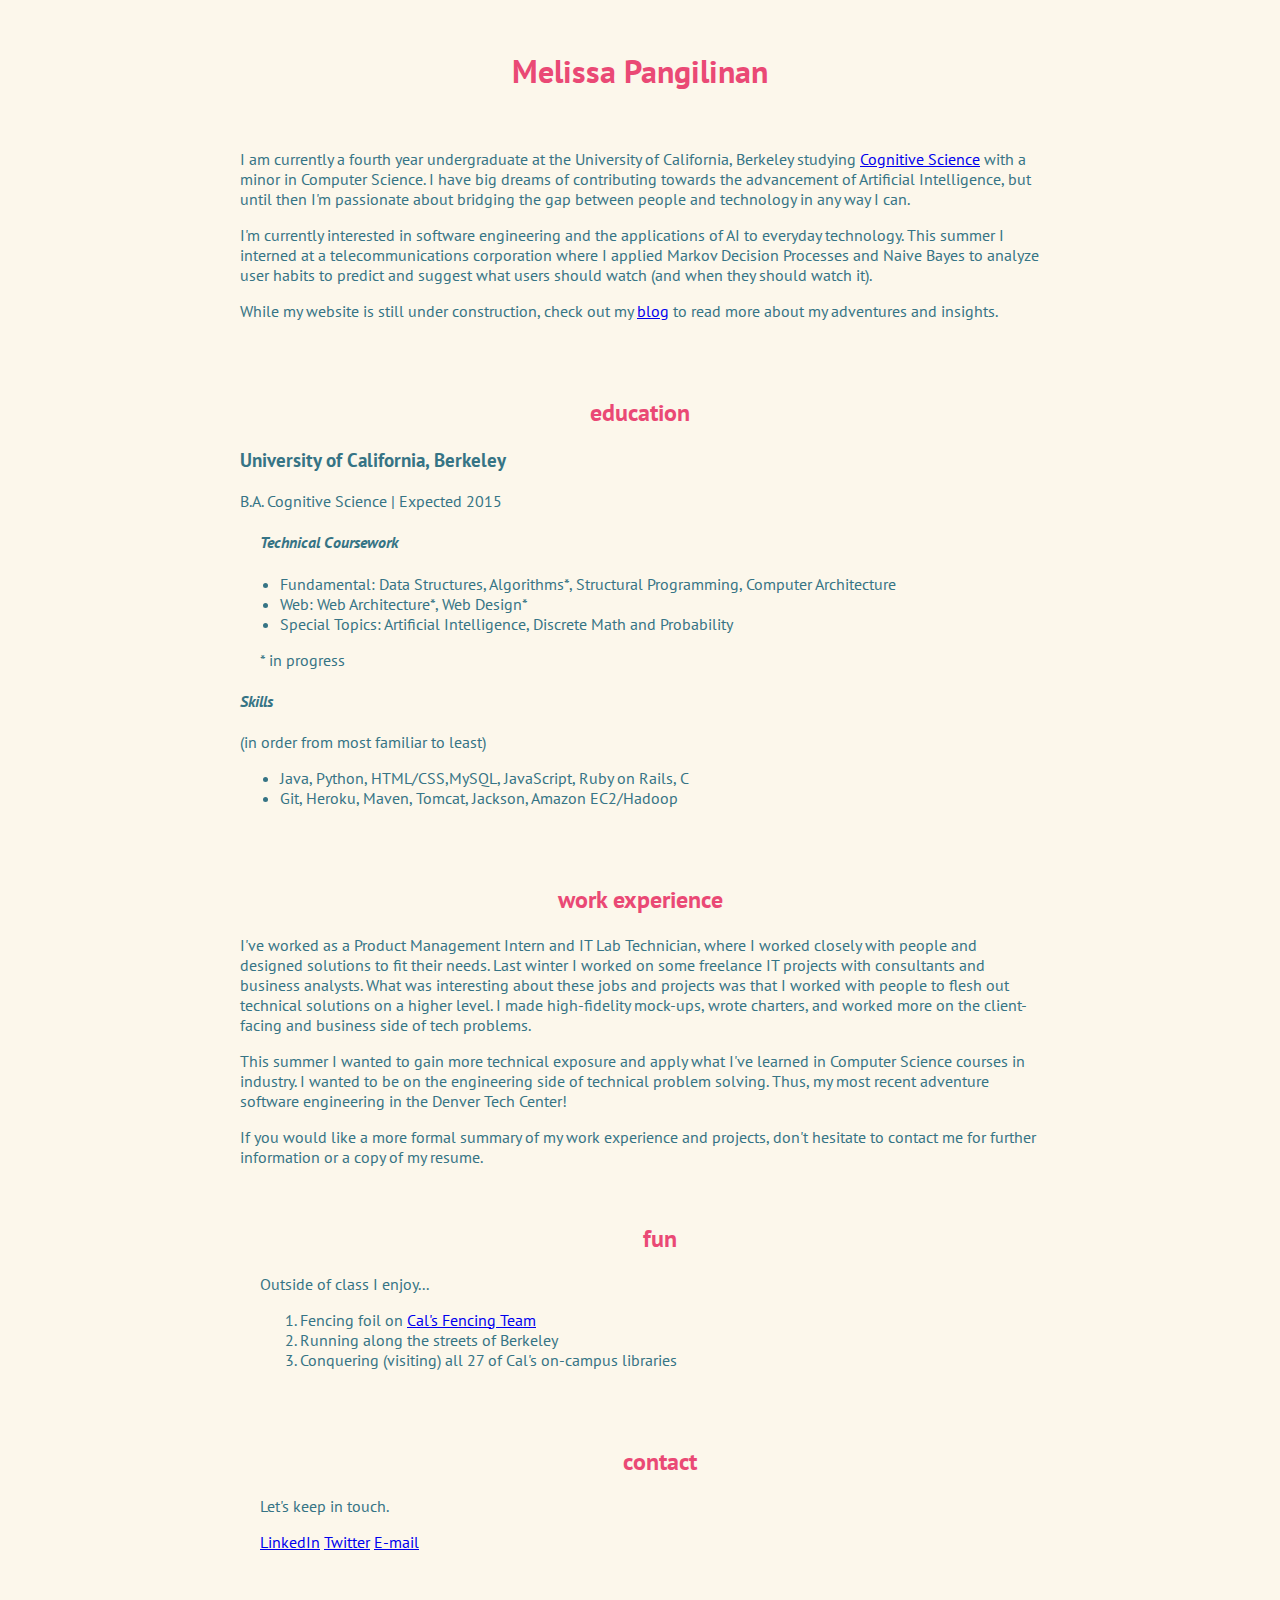
==== index.html @ 22de5286 "changed color" ====
<!DOCTYPE html>
<html>
<head>
    <title>Melissa Pangilinan</title>
    <link rel="stylesheet" type="text/css" href="assets/main.css">
    <link href='http://fonts.googleapis.com/css?family=PT+Sans:400,700' rel='stylesheet' type='text/css'>
</head>
<body>

    <div id="header" id="background">
        <h1>Melissa Pangilinan</h1>
    </div>
    <!--Brief Introduction-->
    <div class="container">
        <p>
            I am currently a fourth year undergraduate at the University of California, Berkeley
            studying <a href="http://ugis.ls.berkeley.edu/cogsci/">Cognitive Science</a> with a minor in
            Computer Science. I have big dreams of contributing towards the advancement of
            Artificial Intelligence, but until then I'm passionate about bridging the gap between
            people and technology in any way I can.
        </p>

        <p>
            I'm currently interested in software engineering and the applications of AI to everyday technology. This summer I interned at a telecommunications corporation where I applied Markov Decision Processes and Naive Bayes to analyze user habits to predict and suggest what users should watch (and when they should watch it).</p>
            <p>While my website is still under construction, check out my <a href="http://melissapangilinan.wordpress.com/" target="_blank"> blog</a> to read more about my adventures and insights.</p>
        </div>

        <!--Education & Skills-->
        <div class="container">
            <h2>education</h2>
            <h3>University of California, Berkeley</h3>
            <p>B.A. Cognitive Science | Expected 2015</p>

            <h4 class="lists">Technical Coursework</h4>
            <ul>
                <li>Fundamental: Data Structures, Algorithms*, Structural Programming, Computer
                    Architecture</li>
                    <li>Web: Web Architecture*, Web Design*</li>
                    <li>Special Topics: Artificial Intelligence, Discrete Math and Probability</li>
                </ul>
                <p class="lists">* in progress</p>

                <h4>Skills</h4>
                <p>(in order from most familiar to least)</p>
                <ul>
                   <li>Java, Python, HTML/CSS,MySQL, JavaScript, Ruby on Rails, C</li>
                   <li>Git, Heroku, Maven, Tomcat, Jackson, Amazon EC2/Hadoop</li>
               </ul>
           </div>


           <div class="container">
               <h2>work experience</h2>
               <p>
                   I've worked as a Product Management Intern and IT Lab Technician, where I worked closely with people and designed solutions to fit their needs. Last winter I worked on some freelance IT projects with consultants and business analysts. What was interesting about these jobs and projects was that I worked with people to flesh out technical solutions on a higher level. I made high-fidelity mock-ups, wrote charters, and worked more on the client-facing and business side of tech problems.
               </p><p>
               This summer I wanted to gain more technical exposure and apply what I've learned in Computer Science courses in industry. I wanted to be on the engineering side of technical problem solving. Thus, my most recent adventure software engineering in the Denver Tech Center!
           </p>	<p>
           If you would like a more formal summary of my work experience and projects, don't hesitate to contact me for further information or a copy of my resume.</p>
       </p>

       <!--Hobbies-->
       <div class="container">
        <h2>fun</h2>
        <p>Outside of class I enjoy...</p>
        <ol>
            <li>Fencing foil on <a href="http://fencing.berkeley.edu">Cal's Fencing Team</a></li>
            <li>Running along the streets of Berkeley</li>
            <li>Conquering (visiting) all 27 of Cal's on-campus libraries</li>
        </ol>
    </div>

    <!--Contact-->
    <div id="intro" class="container">
       <h2>contact</h2>
       <p>Let's keep in touch.</p>
       <a href="https://www.linkedin.com/in/melissapangilinan" target="_blank">LinkedIn</a>

       <a href="https://twitter.com/MisaPangilinan" target="_blank">Twitter</a>

       <a href="mailto:melissappangilinan@gmail.com" target="_blank">E-mail</a>
   </body>
   </html>
---- assets/main.css ----
/*
off white #FCF7EB
teal: #367485
peach: #F8A78B
tan: #EBEBDD
pink: #EA4975
*/

body {
	font-family: 'PT Sans', sans-serif;
	color: #367485;                 /*teal*/
	background-color: #FCF7EB;      /*off-white*/
	margin-top: 50px;
	margin-bottom: 50px;
}

#header {
	color: #EA4975;
	background-color: #FCF7EB;
}

#background {
	background: url('assets/images/circles.png');
	width: 100%;
	height: 100%;
}

h1, h2 {
	text-align: center;
	color: #EA4975;

}

h2, h3 {                        /*coursework & skills lists*/
	font-weight: bold;
}

h4 {
	font-style: italic;
}

.container{
	background-color: #FCF7EB;
	width:800px;
	margin: 0 auto;

	padding: 20px;
}



.lists {        /*classes and skills lists*/
	padding-left: 20px;
}

.images {
	width: 650px; /* new width of image */
	height: 500px; /* new height of image */
	margin-left: auto;
	margin-right: auto;
}
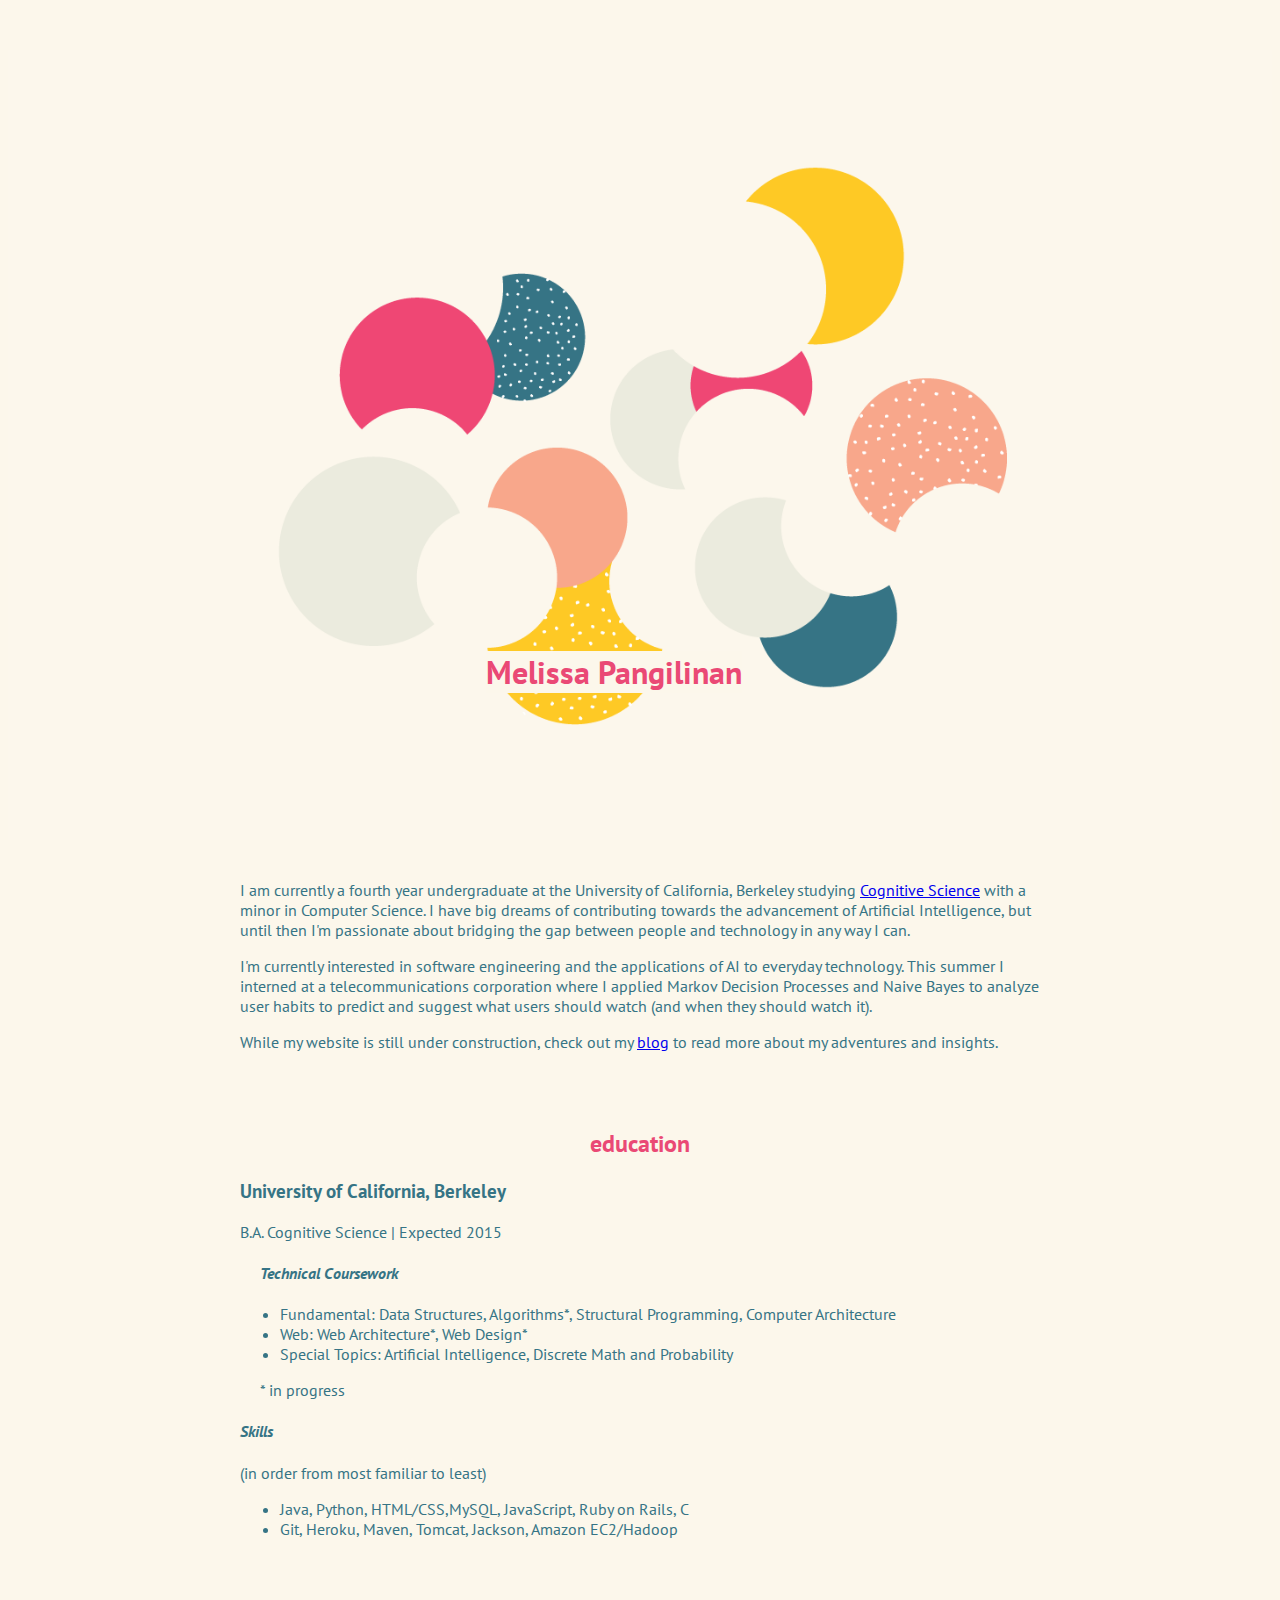
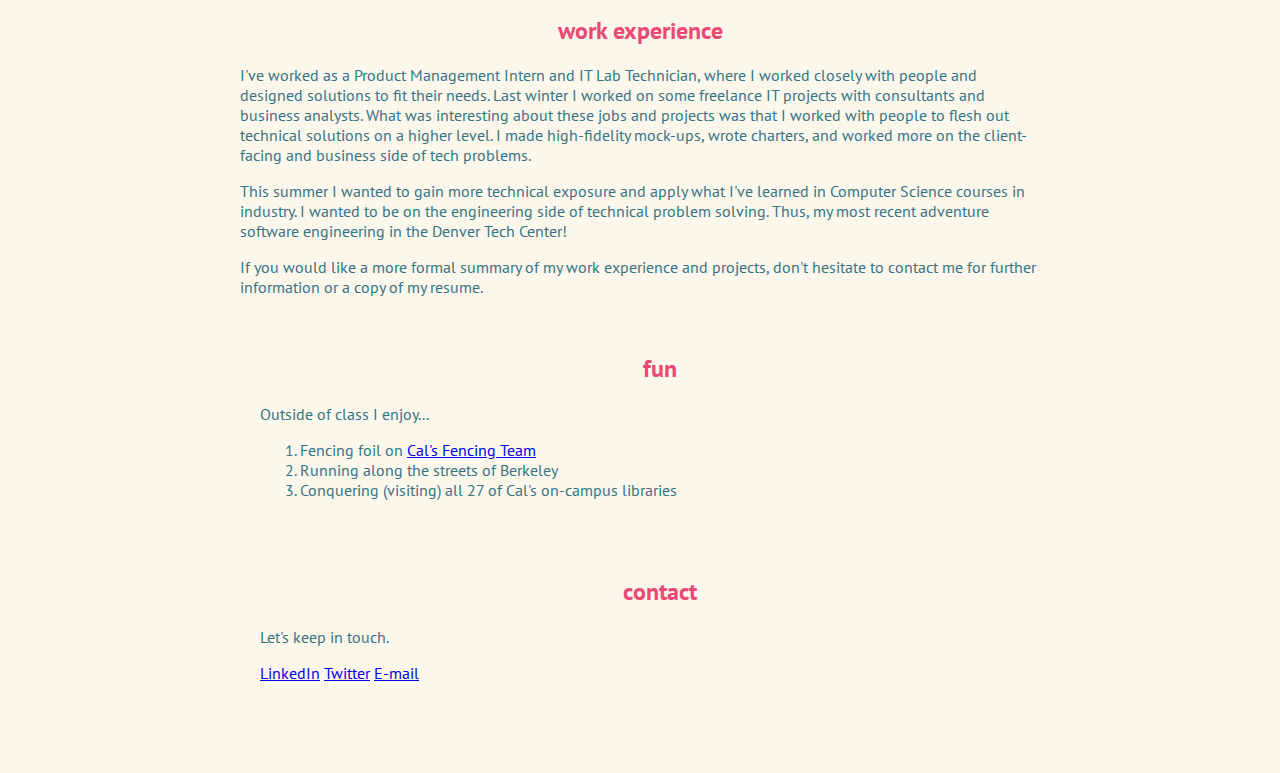
==== commit 7acd3be5: "added circle image" ====
--- a/index.html
+++ b/index.html
@@ -9,6 +9,7 @@
 <body>
 
     <div id="header" id="background">
+        <img id="circles" src="assets/images/circles.png">
         <h1>Melissa Pangilinan</h1>
     </div>
     <!--Brief Introduction-->
--- a/assets/main.css
+++ b/assets/main.css
@@ -19,13 +19,27 @@
 	background-color: #FCF7EB;
 }
 
+#circles {
+	width: 100%;
+}
+
 #background {
 	background: url('assets/images/circles.png');
 	width: 100%;
 	height: 100%;
 }
 
-h1, h2 {
+h1 {
+	text-align: center;
+color: #EA4975;
+position: absolute;
+z-index: 2;
+top: 70%;
+left: 38%;
+background-color: #FCF7EB;
+}
+
+h2 {
 	text-align: center;
 	color: #EA4975;
 
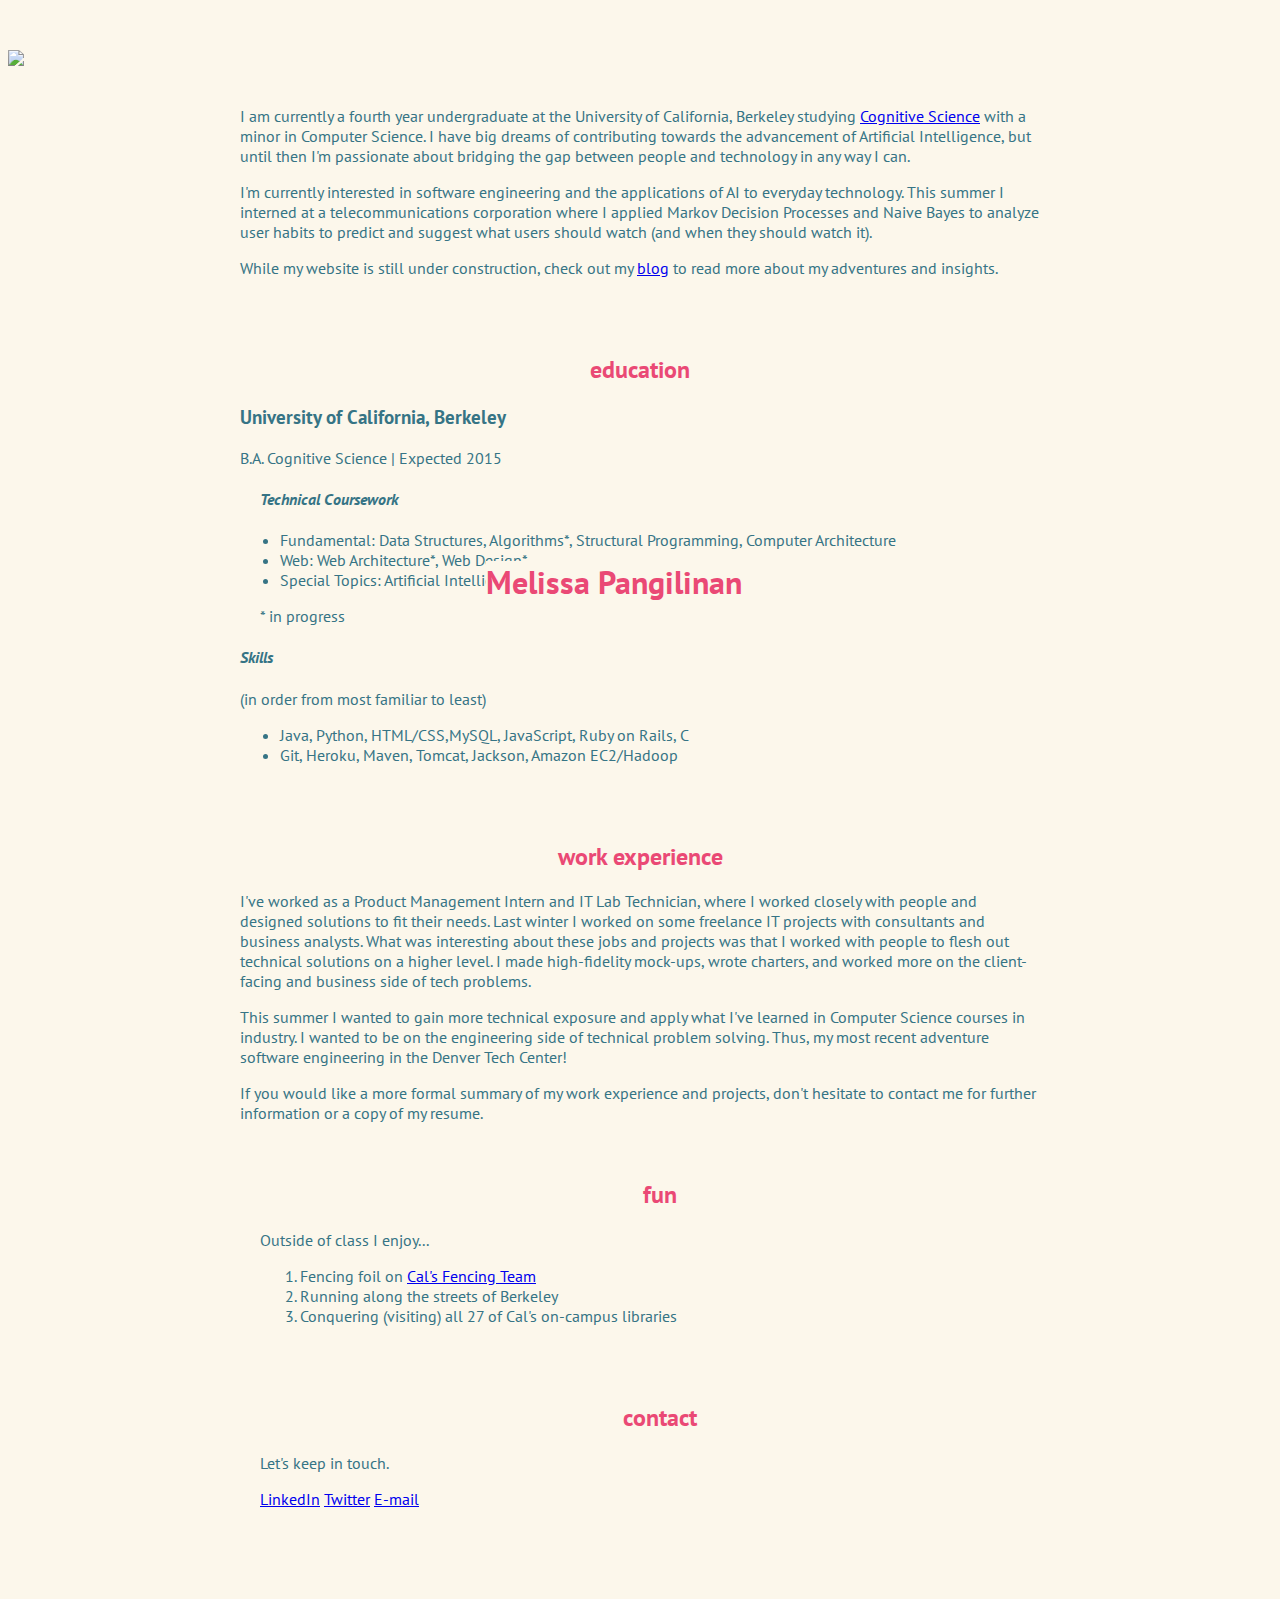
==== commit 47192313: "adjusted header" ====
--- a/index.html
+++ b/index.html
@@ -9,7 +9,7 @@
 <body>
 
     <div id="header" id="background">
-        <img id="circles" src="assets/images/circles.png">
+        <img id="circles" src="assets/images/shortcircles.png">
         <h1>Melissa Pangilinan</h1>
     </div>
     <!--Brief Introduction-->
--- a/assets/main.css
+++ b/assets/main.css
@@ -34,7 +34,7 @@
 color: #EA4975;
 position: absolute;
 z-index: 2;
-top: 70%;
+top: 60%;
 left: 38%;
 background-color: #FCF7EB;
 }
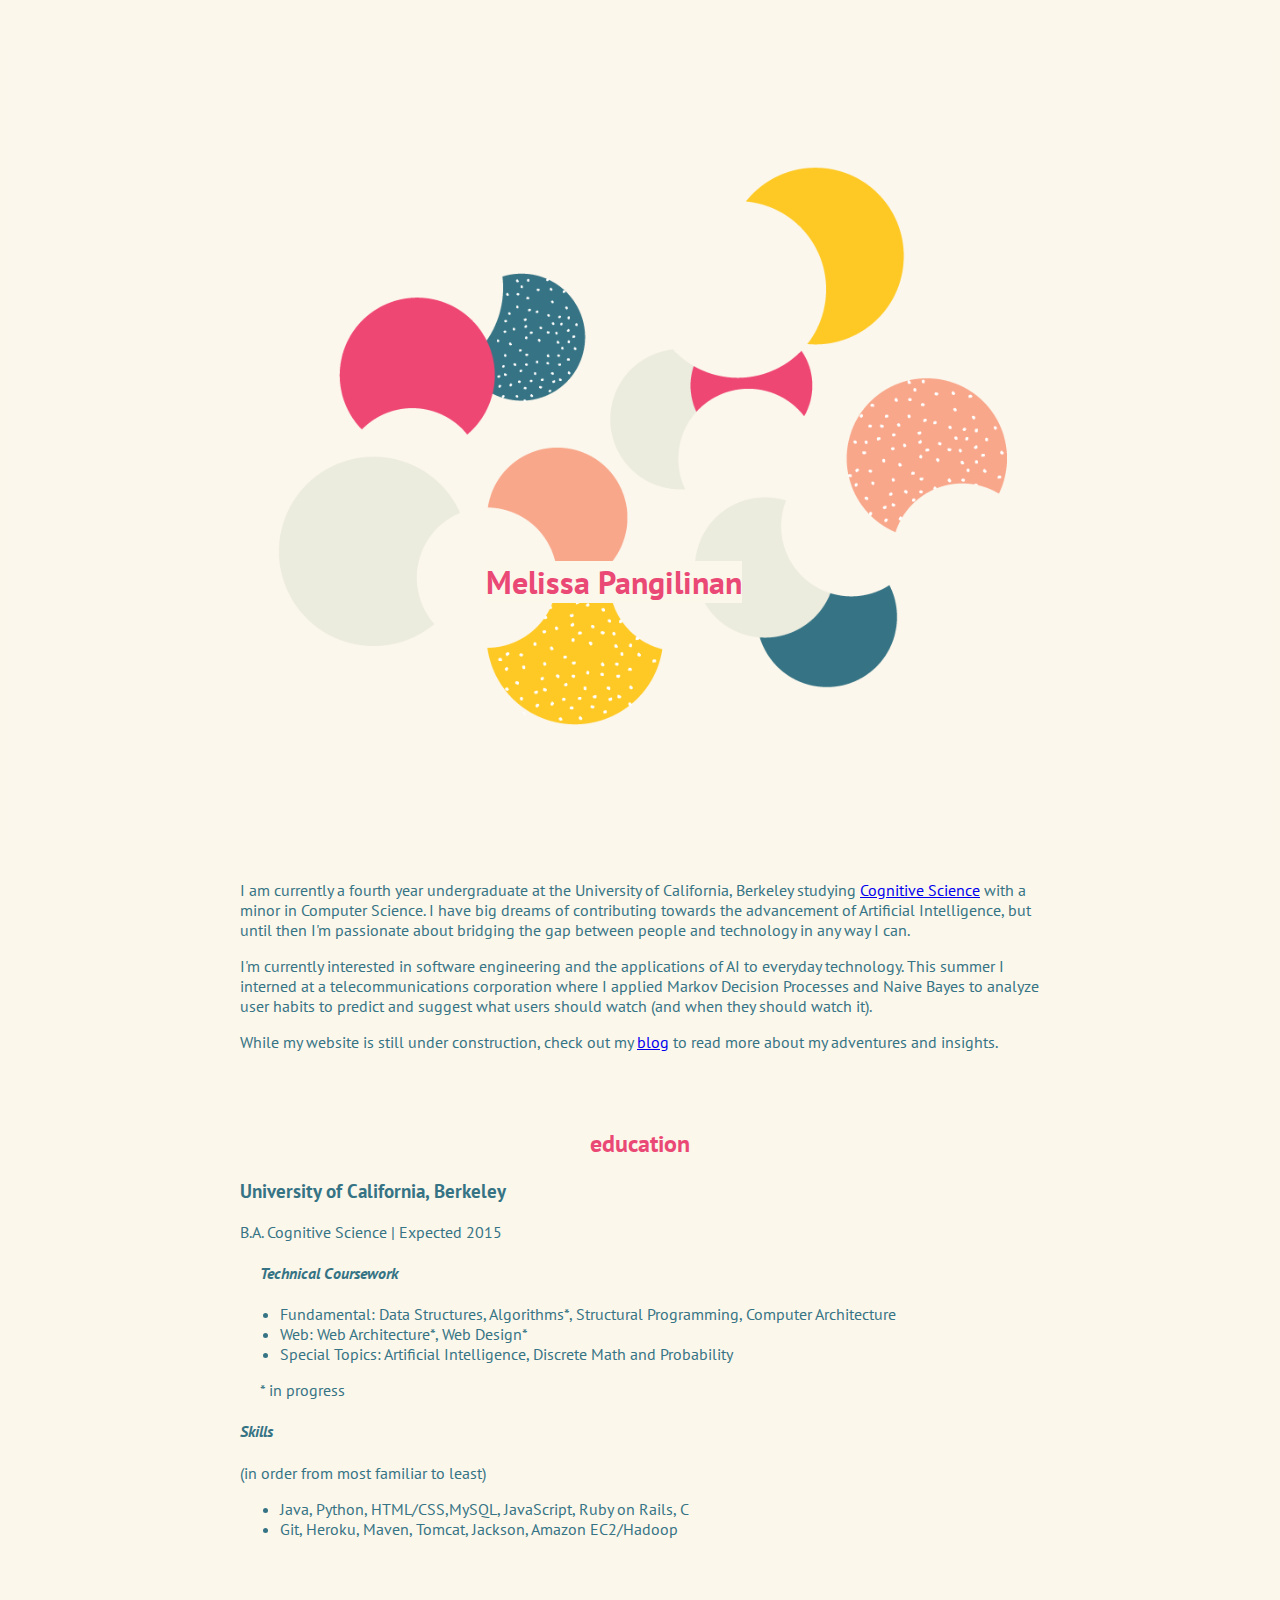
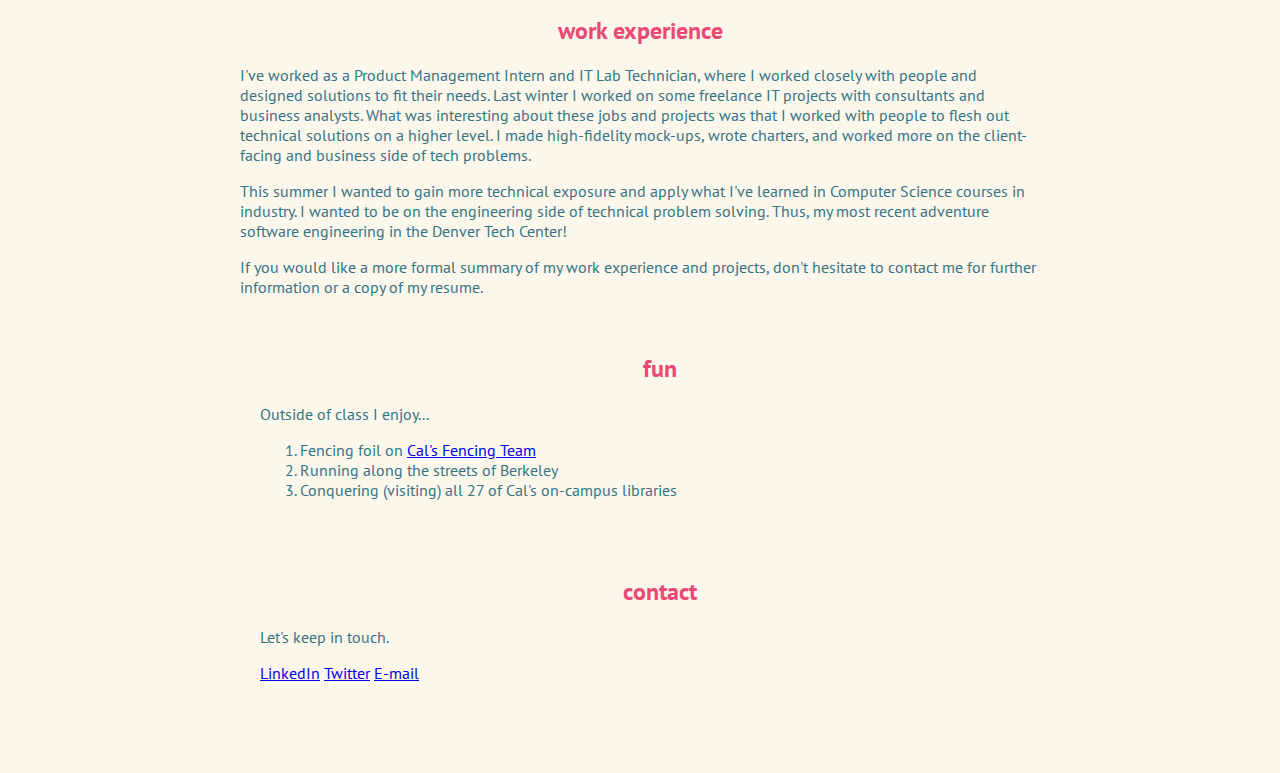
==== commit d4cc722d: "changed circles" ====
--- a/index.html
+++ b/index.html
@@ -9,7 +9,7 @@
 <body>
 
     <div id="header" id="background">
-        <img id="circles" src="assets/images/shortcircles.png">
+        <img id="circles" src="assets/images/circles.png">
         <h1>Melissa Pangilinan</h1>
     </div>
     <!--Brief Introduction-->
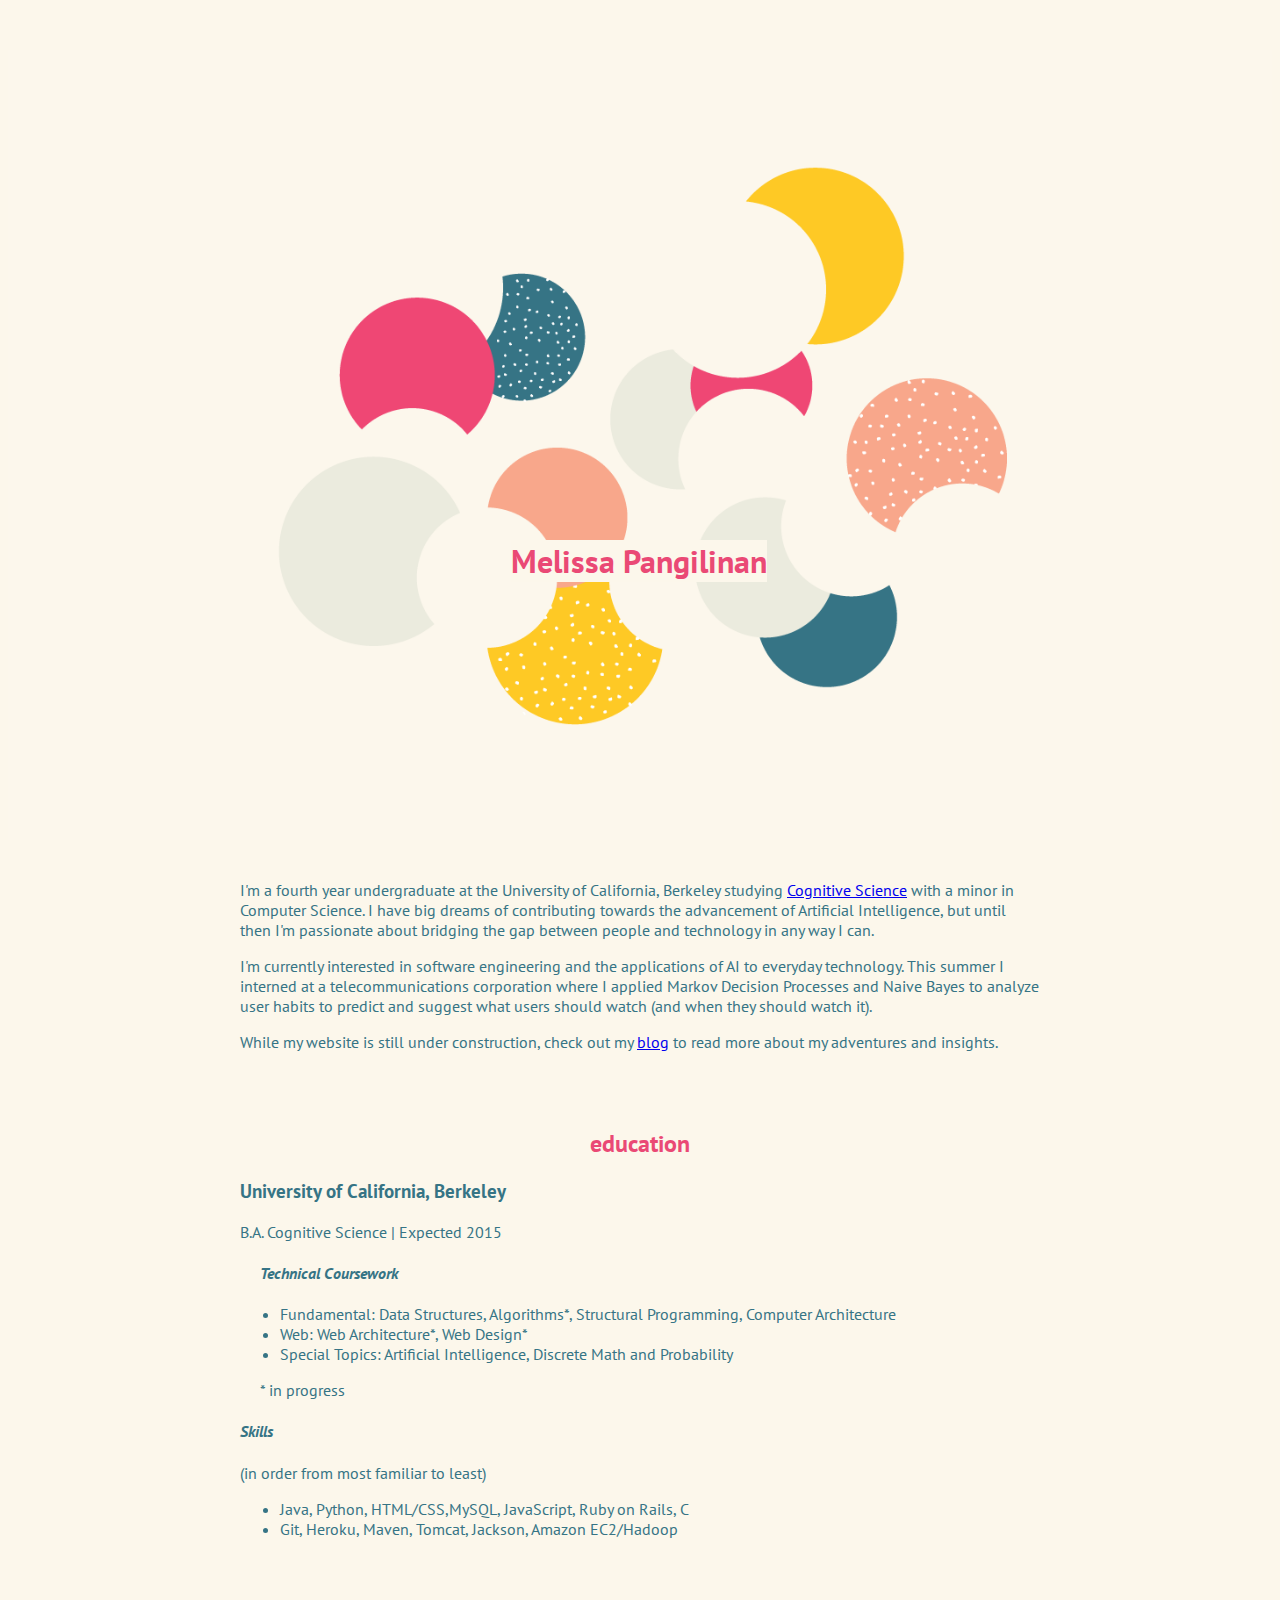
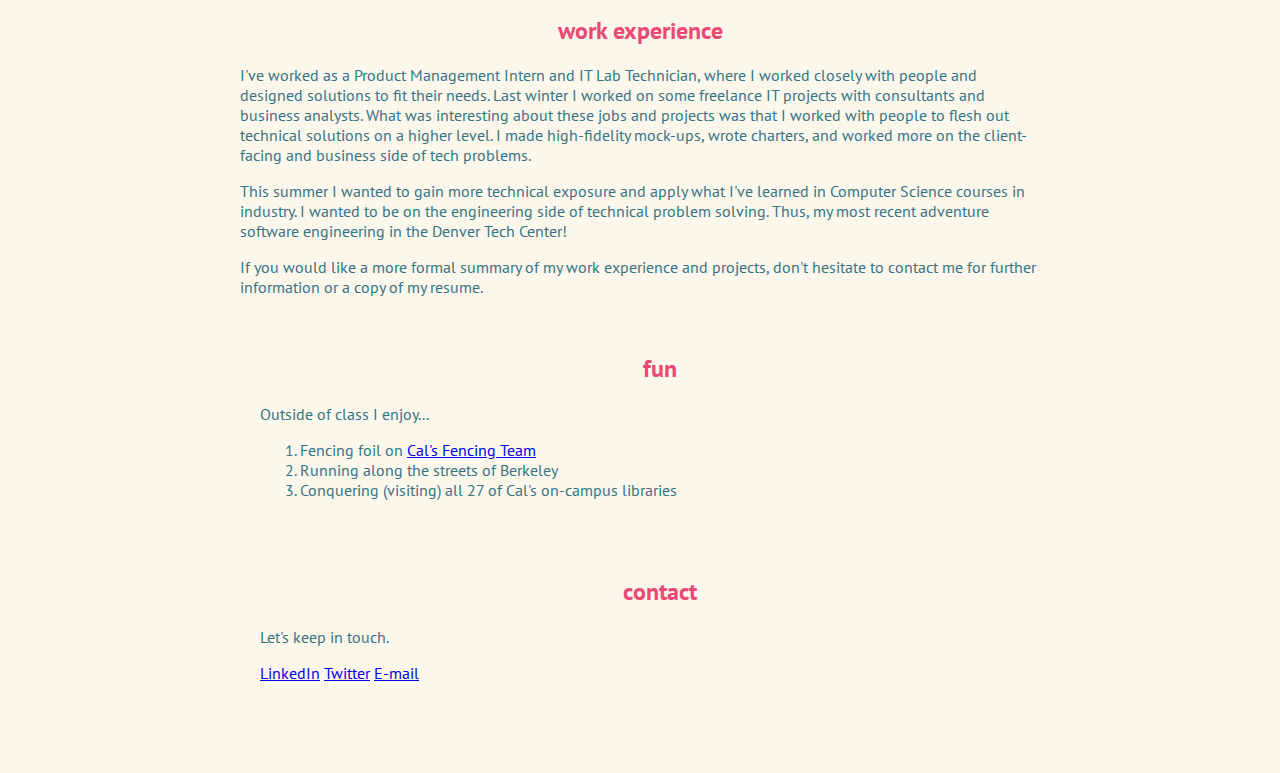
==== commit a5a5b15f: "repositioned h1" ====
--- a/index.html
+++ b/index.html
@@ -15,7 +15,7 @@
     <!--Brief Introduction-->
     <div class="container">
         <p>
-            I am currently a fourth year undergraduate at the University of California, Berkeley
+            I'm a fourth year undergraduate at the University of California, Berkeley
             studying <a href="http://ugis.ls.berkeley.edu/cogsci/">Cognitive Science</a> with a minor in
             Computer Science. I have big dreams of contributing towards the advancement of
             Artificial Intelligence, but until then I'm passionate about bridging the gap between
@@ -23,7 +23,7 @@
         </p>
 
         <p>
-            I'm currently interested in software engineering and the applications of AI to everyday technology. This summer I interned at a telecommunications corporation where I applied Markov Decision Processes and Naive Bayes to analyze user habits to predict and suggest what users should watch (and when they should watch it).</p>
+            I'm currently interested in software engineering and the applications of AI to everyday technology. This summer I interned at a telecommunications corporation where I applied Markov Decision Processes and Naive Bayes to analyze user habits to predict and suggest what users should watch (and when they should watch it).</p>
             <p>While my website is still under construction, check out my <a href="http://melissapangilinan.wordpress.com/" target="_blank"> blog</a> to read more about my adventures and insights.</p>
         </div>
 
--- a/assets/main.css
+++ b/assets/main.css
@@ -31,12 +31,12 @@
 
 h1 {
 	text-align: center;
-color: #EA4975;
-position: absolute;
-z-index: 2;
-top: 60%;
-left: 38%;
-background-color: #FCF7EB;
+	color: #EA4975;
+	position: absolute;
+	z-index: 2;
+	background-color: #FCF7EB;
+	top: calc(60% - 21px);
+	left: calc(50% - 129px);
 }
 
 h2 {
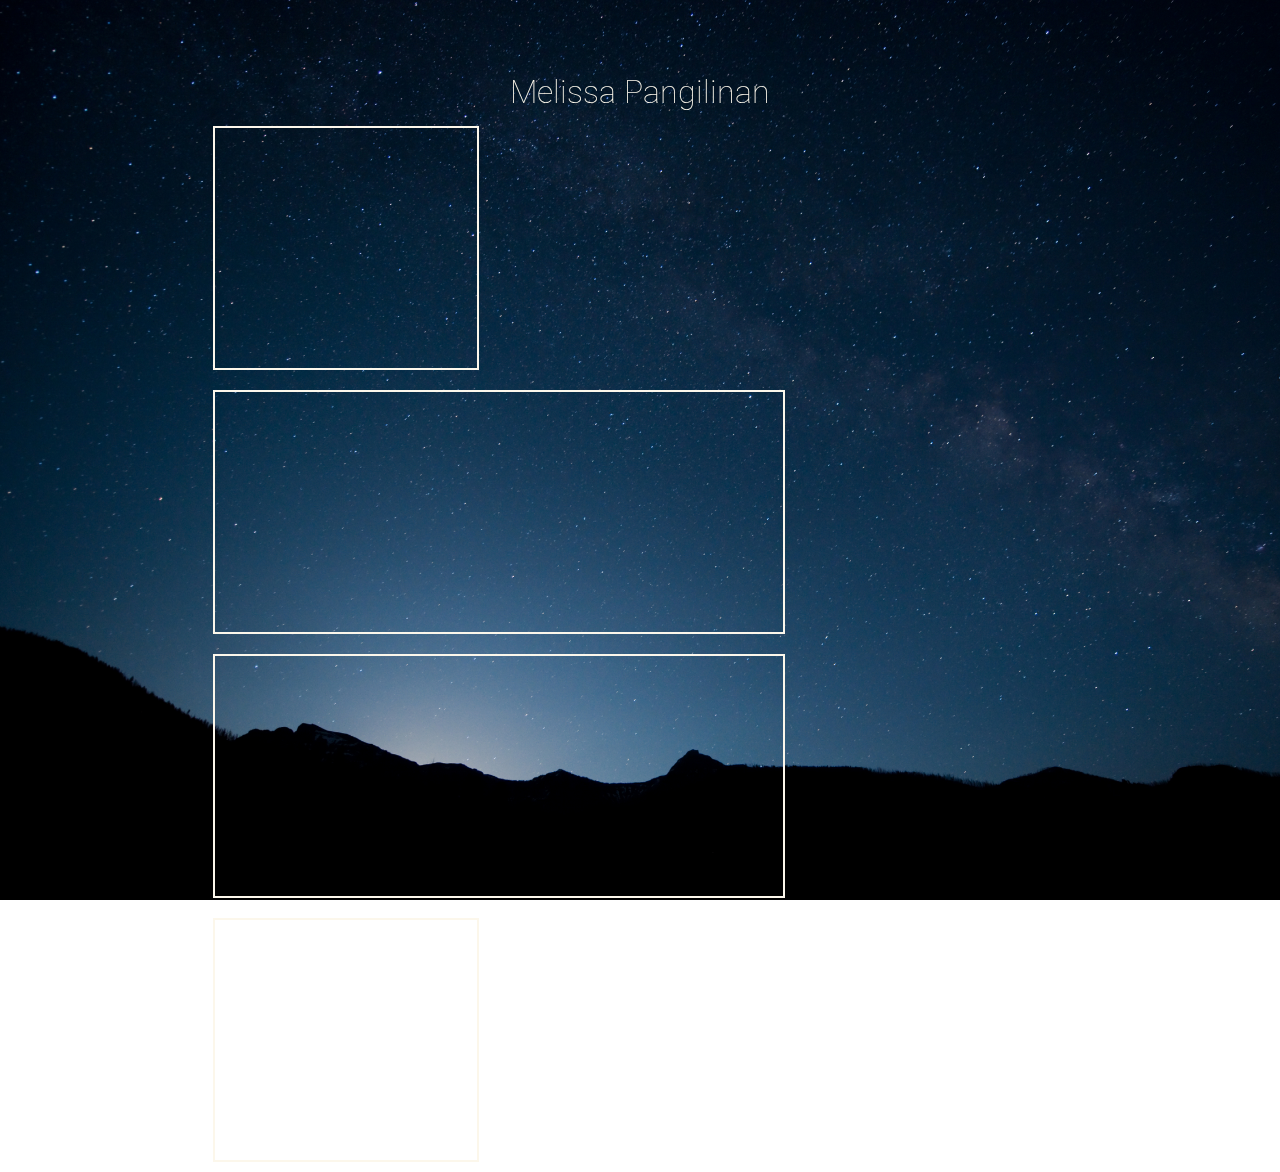
==== commit a88bfb57: "added twinkle" ====
--- a/index.html
+++ b/index.html
@@ -4,15 +4,33 @@
 <head>
     <title>Melissa Pangilinan</title>
     <link rel="stylesheet" type="text/css" href="assets/main.css">
-    <link href='http://fonts.googleapis.com/css?family=PT+Sans:400,700' rel='stylesheet' type='text/css'>
+    <link href='http://fonts.googleapis.com/css?family=Roboto:100,300' rel='stylesheet' type='text/css'>
+    <script src="http://code.jquery.com/jquery-1.10.2.min.js"></script>
+    <script src="assets/script.js"></script>
+
+
 </head>
 <body>
+  <img id="background" src="assets/images/night-sky.png" alt="">
+  <div id="twinkle-id"></div>
+    <div id="header">
+        
+     
+    </div>
 
-    <div id="header" id="background">
-        <img id="circles" src="assets/images/circles.png">
-        <h1>Melissa Pangilinan</h1>
+    <div class="container">
+      <h1 id="name">Melissa Pangilinan</h1> 
+      <div class="square-container">
+      </div>
+      <span class="rect-container">
+      </span>
+      <div class="rect-container">
+      </div>
+      <span class="square-container">
+      </span>
     </div>
-    <!--Brief Introduction-->
+    
+    <!--Brief Introduction
     <div class="container">
         <p>
             I'm a fourth year undergraduate at the University of California, Berkeley
@@ -26,8 +44,9 @@
             I'm currently interested in software engineering and the applications of AI to everyday technology. This summer I interned at a telecommunications corporation where I applied Markov Decision Processes and Naive Bayes to analyze user habits to predict and suggest what users should watch (and when they should watch it).</p>
             <p>While my website is still under construction, check out my <a href="http://melissapangilinan.wordpress.com/" target="_blank"> blog</a> to read more about my adventures and insights.</p>
         </div>
+        -->
 
-        <!--Education & Skills-->
+        <!--Education & Skills
         <div class="container">
             <h2>education</h2>
             <h3>University of California, Berkeley</h3>
@@ -48,9 +67,9 @@
                    <li>Java, Python, HTML/CSS,MySQL, JavaScript, Ruby on Rails, C</li>
                    <li>Git, Heroku, Maven, Tomcat, Jackson, Amazon EC2/Hadoop</li>
                </ul>
-           </div>
+           </div> -->
 
-
+           <!--
            <div class="container">
                <h2>work experience</h2>
                <p>
@@ -59,9 +78,9 @@
                This summer I wanted to gain more technical exposure and apply what I've learned in Computer Science courses in industry. I wanted to be on the engineering side of technical problem solving. Thus, my most recent adventure software engineering in the Denver Tech Center!
            </p>	<p>
            If you would like a more formal summary of my work experience and projects, don't hesitate to contact me for further information or a copy of my resume.</p>
-       </p>
+       </p> -->
 
-       <!--Hobbies-->
+       <!--Hobbies
        <div class="container">
         <h2>fun</h2>
         <p>Outside of class I enjoy...</p>
@@ -70,10 +89,10 @@
             <li>Running along the streets of Berkeley</li>
             <li>Conquering (visiting) all 27 of Cal's on-campus libraries</li>
         </ol>
-    </div>
+    </div> -->
 
-    <!--Contact-->
-    <div id="intro" class="container">
+    <!--Contact
+    <!-- <div id="intro" class="container">
        <h2>contact</h2>
        <p>Let's keep in touch.</p>
        <a href="https://www.linkedin.com/in/melissapangilinan" target="_blank">LinkedIn</a>
@@ -81,6 +100,7 @@
        <a href="https://twitter.com/MisaPangilinan" target="_blank">Twitter</a>
 
        <a href="mailto:melissappangilinan@gmail.com" target="_blank">E-mail</a>
+    -->
    </body>
    </html>
 
--- a/assets/main.css
+++ b/assets/main.css
@@ -6,42 +6,130 @@
 pink: #EA4975
 */
 
+
 body {
-	font-family: 'PT Sans', sans-serif;
-	color: #367485;                 /*teal*/
-	background-color: #FCF7EB;      /*off-white*/
-	margin-top: 50px;
-	margin-bottom: 50px;
-}
-
-#header {
-	color: #EA4975;
-	background-color: #FCF7EB;
-}
-
-#circles {
-	width: 100%;
+	font-family: 'Roboto', sans-serif;
+	font-weight: 300;
+	height: 100%;
+	/*width: 100%;  	*/
 }
 
 #background {
-	background: url('assets/images/circles.png');
+	position: fixed;
+	z-index: -5;
 	width: 100%;
 	height: 100%;
+	top: 0; left: 0;
+	-webkit-background-size: cover;
+  	-moz-background-size: cover;
+  	-o-background-size: cover;
+  	background-size: cover;  	
 }
 
-h1 {
+
+
+.star {
+	background: transparent;
+	float:left;
+	width:27px;
+	height:27px;
+	-webkit-animation-iteration-count: infinite;
+	-webkit-animation-timing-function: linear;
+	opacity: 0;
+}
+
+
+@-webkit-keyframes twinkle {
+	0%   { opacity: 0; }
+	10%   { opacity: 1; }
+	20%   { opacity: 0; }
+	80%   { opacity: 0; }
+	90%  { opacity: .95; }
+	100% { opacity: 0; }
+}
+@-webkit-keyframes twinkle_short {
+	0%   { opacity: 0; }
+	10%   { opacity: 1; }
+	20%   { opacity: 0; }
+	100% { opacity: 0; }
+}
+@-webkit-keyframes twinkle_fast {
+	0%   { opacity: .2; }
+	5%   { opacity: .1; }
+	10%   { opacity: .3; }
+	100% { opacity: 0; }
+}
+@-webkit-keyframes twinkle_none {
+	0%   { opacity: 0; }
+	100% { opacity: 0; }
+}
+
+
+
+#twinkle-id {
+	position:fixed;
+	top: 0; left: 0; right:0; bottom: 0;
+	width: 100%;
+	height: 100%;
+	display: block;
+/*	background: url('images/twinkle.png') repeat top center;
+*/	z-index: 1;
+
+	-webkit-animation: pulsate 1s ease-out;
+    -webkit-animation-iteration-count: infinite; 
+
+	-moz-animation: move-twink-back 200s infinite;
+	-ms-animation: move-twink-back 200s linear infinite;
+	-o-animation: move-twink-back 200s linear infinite;
+	/*-webkit-animation: move-twink-back 5s infinite;*/
+	animation: move-twink-back 200s linear infinite;
+}
+
+
+
+#name {
 	text-align: center;
-	color: #EA4975;
-	position: absolute;
-	z-index: 2;
-	background-color: #FCF7EB;
-	top: calc(60% - 21px);
-	left: calc(50% - 129px);
+	color: #FCF7EB;
+	font-weight: 100;
+	margin: 5px;
+}
+
+.container{
+	margin-left: 15%;
+	margin-right: 15%;
+	margin-top: 5%;
+	margin-bottom: 5%;	
+	/* border-style: solid; */
+	/* border-width: 2px; */
+	padding: 5px;
+	height: 600px;
+	/* border-color: white; */
+}
+
+.square-container {
+	border-color: #FCF7EB;
+	border-width: 2px;
+	border-style: solid;
+	display: inline-block;
+	float: left;
+	height: 40%;
+	width: 30%;
+	margin: 10px;
+}
+
+.rect-container {
+	border-color: #FCF7EB;
+	border-width: 2px;
+	border-style: solid;
+	display: inline-block;
+	float: left;
+	height: 40%;
+	width: 65%;
+	margin: 10px;
 }
 
 h2 {
 	text-align: center;
-	color: #EA4975;
 
 }
 
@@ -53,13 +141,7 @@
 	font-style: italic;
 }
 
-.container{
-	background-color: #FCF7EB;
-	width:800px;
-	margin: 0 auto;
 
-	padding: 20px;
-}
 
 
 
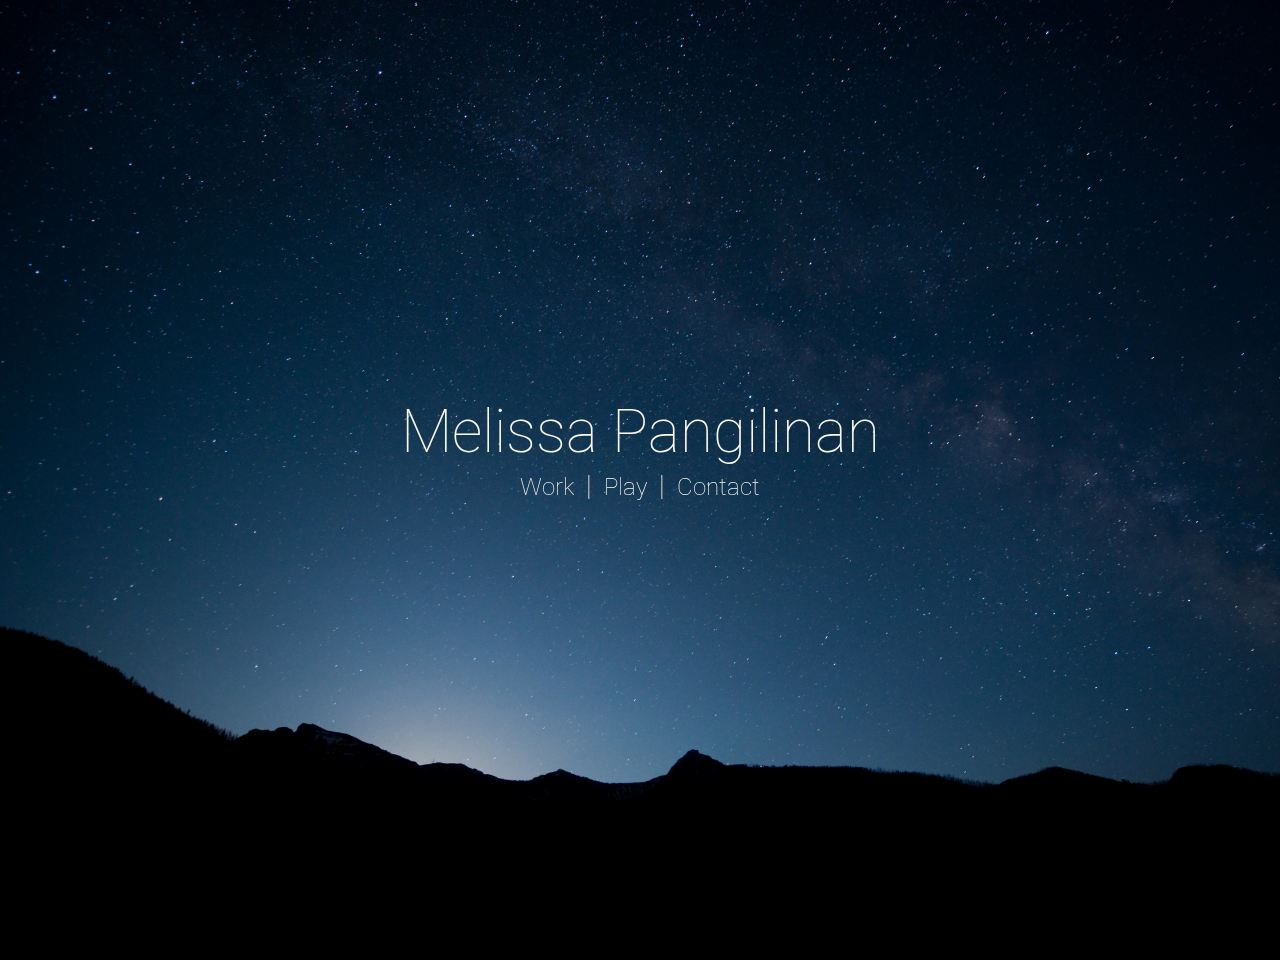
==== commit 4f76e3d2: "added content topages" ====
--- a/index.html
+++ b/index.html
@@ -2,37 +2,63 @@
 <!DOCTYPE html>
 <html>
 <head>
-    <title>Melissa Pangilinan</title>
-    <link rel="stylesheet" type="text/css" href="assets/main.css">
-    <link href='http://fonts.googleapis.com/css?family=Roboto:100,300' rel='stylesheet' type='text/css'>
-    <script src="http://code.jquery.com/jquery-1.10.2.min.js"></script>
-    <script src="assets/script.js"></script>
+  <title>Melissa Pangilinan</title>
+  <link rel="stylesheet" type="text/css" href="assets/main.css">
+  <link href='http://fonts.googleapis.com/css?family=Roboto:100,300' rel='stylesheet' type='text/css'>
+  <script src="http://code.jquery.com/jquery-1.10.2.min.js"></script>
+  <script src="assets/script.js"></script>
 
 
 </head>
 <body>
   <img id="background" src="assets/images/night-sky.png" alt="">
   <div id="twinkle-id"></div>
+
+
+  <div class="container">
     <div id="header">
-        
-     
+      <h1 id="name">Melissa Pangilinan</h1>
+      <a href="professional.html" class="home-link" id="p-link">Work</a> | 
+      <a href="about.html" class="home-link" id="a-link">Play</a> | 
+      <a href="contact.html" class="home-link" id="c-link">Contact</a> 
+
     </div>
 
-    <div class="container">
-      <h1 id="name">Melissa Pangilinan</h1> 
-      <div class="square-container">
-      </div>
-      <span class="rect-container">
-      </span>
-      <div class="rect-container">
-      </div>
-      <span class="square-container">
-      </span>
-    </div>
-    
-    <!--Brief Introduction
-    <div class="container">
-        <p>
+
+<!--
+        <section class="rect-container" id="professional">
+          <h2>Education</h2>
+          <h3>University of California, Berkeley</h3>
+          <p>B.A. Cognitive Science | Expected 2015</p>
+
+          <h4 class="lists">Technical Coursework</h4>
+          <ul>
+            <li>Fundamental: Data Structures, Algorithms*, Structural Programming, Computer
+              Architecture</li>
+              <li>Web: Web Architecture*, Web Design*</li>
+              <li>Special Topics: Artificial Intelligence, Discrete Math and Probability</li>
+            </ul>
+            <p class="lists">* in progress</p>
+
+            <h4>Skills</h4>
+            <p>(in order from most familiar to least)</p>
+            <ul>
+             <li>Java, Python, HTML/CSS,MySQL, JavaScript, Ruby on Rails, C</li>
+             <li>Git, Heroku, Maven, Tomcat, Jackson, Amazon EC2/Hadoop</li>
+           </ul>
+
+           <h2>work experience</h2>
+           <p>
+             I've worked as a Product Management Intern and IT Lab Technician, where I worked closely with people and designed solutions to fit their needs. Last winter I worked on some freelance IT projects with consultants and business analysts. What was interesting about these jobs and projects was that I worked with people to flesh out technical solutions on a higher level. I made high-fidelity mock-ups, wrote charters, and worked more on the client-facing and business side of tech problems.
+           </p><p>
+           This summer I wanted to gain more technical exposure and apply what I've learned in Computer Science courses in industry. I wanted to be on the engineering side of technical problem solving. Thus, my most recent adventure software engineering in the Denver Tech Center!
+         </p> <p>
+         If you would like a more formal summary of my work experience and projects, don't hesitate to contact me for further information or a copy of my resume.</p>
+       </p> 
+     </section>
+
+     <section class="rect-container" id="about">
+       <p>
             I'm a fourth year undergraduate at the University of California, Berkeley
             studying <a href="http://ugis.ls.berkeley.edu/cogsci/">Cognitive Science</a> with a minor in
             Computer Science. I have big dreams of contributing towards the advancement of
@@ -43,66 +69,24 @@
         <p>
             I'm currently interested in software engineering and the applications of AI to everyday technology. This summer I interned at a telecommunications corporation where I applied Markov Decision Processes and Naive Bayes to analyze user habits to predict and suggest what users should watch (and when they should watch it).</p>
             <p>While my website is still under construction, check out my <a href="http://melissapangilinan.wordpress.com/" target="_blank"> blog</a> to read more about my adventures and insights.</p>
-        </div>
-        -->
+     </section> 
 
-        <!--Education & Skills
-        <div class="container">
-            <h2>education</h2>
-            <h3>University of California, Berkeley</h3>
-            <p>B.A. Cognitive Science | Expected 2015</p>
+     <section class="rect-container" id="contact">
+       <div class="title">Let's keep in touch</div>
+       <p><a href="https://www.linkedin.com/in/melissapangilinan" target="_blank">LinkedIn</a></p>
 
-            <h4 class="lists">Technical Coursework</h4>
-            <ul>
-                <li>Fundamental: Data Structures, Algorithms*, Structural Programming, Computer
-                    Architecture</li>
-                    <li>Web: Web Architecture*, Web Design*</li>
-                    <li>Special Topics: Artificial Intelligence, Discrete Math and Probability</li>
-                </ul>
-                <p class="lists">* in progress</p>
+       <p><a href="https://twitter.com/MisaPangilinan" target="_blank">Twitter</a></p>
 
-                <h4>Skills</h4>
-                <p>(in order from most familiar to least)</p>
-                <ul>
-                   <li>Java, Python, HTML/CSS,MySQL, JavaScript, Ruby on Rails, C</li>
-                   <li>Git, Heroku, Maven, Tomcat, Jackson, Amazon EC2/Hadoop</li>
-               </ul>
-           </div> -->
+       <p><a href="mailto:melissappangilinan@gmail.com" target="_blank">E-mail</a></p>
+       <p><a href="https://www.github.com/mpangilinan" target="_blank">Github</a></p>
 
-           <!--
-           <div class="container">
-               <h2>work experience</h2>
-               <p>
-                   I've worked as a Product Management Intern and IT Lab Technician, where I worked closely with people and designed solutions to fit their needs. Last winter I worked on some freelance IT projects with consultants and business analysts. What was interesting about these jobs and projects was that I worked with people to flesh out technical solutions on a higher level. I made high-fidelity mock-ups, wrote charters, and worked more on the client-facing and business side of tech problems.
-               </p><p>
-               This summer I wanted to gain more technical exposure and apply what I've learned in Computer Science courses in industry. I wanted to be on the engineering side of technical problem solving. Thus, my most recent adventure software engineering in the Denver Tech Center!
-           </p>	<p>
-           If you would like a more formal summary of my work experience and projects, don't hesitate to contact me for further information or a copy of my resume.</p>
-       </p> -->
+     </section>
+-->
 
-       <!--Hobbies
-       <div class="container">
-        <h2>fun</h2>
-        <p>Outside of class I enjoy...</p>
-        <ol>
-            <li>Fencing foil on <a href="http://fencing.berkeley.edu">Cal's Fencing Team</a></li>
-            <li>Running along the streets of Berkeley</li>
-            <li>Conquering (visiting) all 27 of Cal's on-campus libraries</li>
-        </ol>
-    </div> -->
+   </div>
 
-    <!--Contact
-    <!-- <div id="intro" class="container">
-       <h2>contact</h2>
-       <p>Let's keep in touch.</p>
-       <a href="https://www.linkedin.com/in/melissapangilinan" target="_blank">LinkedIn</a>
-
-       <a href="https://twitter.com/MisaPangilinan" target="_blank">Twitter</a>
-
-       <a href="mailto:melissappangilinan@gmail.com" target="_blank">E-mail</a>
-    -->
-   </body>
-   </html>
+ </body>
+ </html>
 
 
 
--- a/assets/main.css
+++ b/assets/main.css
@@ -5,13 +5,20 @@
 tan: #EBEBDD
 pink: #EA4975
 */
-
+html {
+	height: 100%;
+	width: 100%;
+}
 
 body {
 	font-family: 'Roboto', sans-serif;
 	font-weight: 300;
-	height: 100%;
-	/*width: 100%;  	*/
+	line-height: 150%; 
+	color: #FCF7EB;
+	height: 100%;
+	width: 100%;  	
+	background-repeat: no-repeat;
+	background-color: black;
 }
 
 #background {
@@ -31,8 +38,8 @@
 .star {
 	background: transparent;
 	float:left;
-	width:27px;
-	height:27px;
+	width:26px;
+	height:26px;
 	-webkit-animation-iteration-count: infinite;
 	-webkit-animation-timing-function: linear;
 	opacity: 0;
@@ -40,7 +47,7 @@
 
 
 @-webkit-keyframes twinkle {
-	0%   { opacity: 0; }
+	0%   { opacity: 0.5; }
 	10%   { opacity: 1; }
 	20%   { opacity: 0; }
 	80%   { opacity: 0; }
@@ -71,39 +78,63 @@
 	top: 0; left: 0; right:0; bottom: 0;
 	width: 100%;
 	height: 100%;
-	display: block;
-/*	background: url('images/twinkle.png') repeat top center;
-*/	z-index: 1;
-
-	-webkit-animation: pulsate 1s ease-out;
-    -webkit-animation-iteration-count: infinite; 
-
-	-moz-animation: move-twink-back 200s infinite;
-	-ms-animation: move-twink-back 200s linear infinite;
-	-o-animation: move-twink-back 200s linear infinite;
-	/*-webkit-animation: move-twink-back 5s infinite;*/
-	animation: move-twink-back 200s linear infinite;
-}
-
-
+	z-index: -4;
+}
+
+#header {
+	text-align: center;
+	/*margin: 5px;*/
+	font-weight: 100;
+	font-size: 28px;
+
+	position: absolute;
+	margin: auto;
+	top: 0; left: 0; bottom: 0; right: 0;
+	height: 140px;
+	width: 550px;
+}
 
 #name {
-	text-align: center;
-	color: #FCF7EB;
+/*	text-align: center; */
+	font-size: 60px;
 	font-weight: 100;
-	margin: 5px;
-}
-
-.container{
-	margin-left: 15%;
-	margin-right: 15%;
-	margin-top: 5%;
-	margin-bottom: 5%;	
+	margin-bottom: 30px;
+}
+
+.link {
+	font-size: 24px;
+
+}
+
+.home-link {
+	margin-right: 5px;
+	margin-left: 5px;
+	font-size: 24px;
+}
+.content-container{
+	/*margin-left: auto;
+	margin-right: auto;
+	margin-top: 60px;
+	margin-bottom: 5px;*/
 	/* border-style: solid; */
 	/* border-width: 2px; */
 	padding: 5px;
-	height: 600px;
+	height: 350px;
+	overflow-y: scroll;
+	width: 100%;
 	/* border-color: white; */
+}
+
+.container {
+	margin-left: auto;
+	margin-right: auto;
+	margin-top: 60px;
+	margin-bottom: 5px;
+	/* border-style: solid; */
+	/* border-width: 2px; */
+	padding: 5px;
+	height: auto;
+	width: 60%;
 }
 
 .square-container {
@@ -118,14 +149,28 @@
 }
 
 .rect-container {
-	border-color: #FCF7EB;
-	border-width: 2px;
-	border-style: solid;
-	display: inline-block;
+	padding: 10px;
+/*	border-color: #FCF7EB;
+	border-width: 1px;
+	border-style: solid;*/
+/*	display: inline-block;
 	float: left;
-	height: 40%;
-	width: 65%;
+*/	height: 75%;
+	width: 75%;
 	margin: 10px;
+
+
+	position: absolute;
+    overflow-y: scroll;
+    overflow-x: hidden;
+ /*   white-space: normal;
+    height: 50px;
+    width: 250px;*/
+
+}
+
+h1 {
+	margin-bottom: 20px;
 }
 
 h2 {
@@ -141,9 +186,39 @@
 	font-style: italic;
 }
 
-
-
-
+a {
+	color: #FCF7EB;
+	text-decoration: none;
+}
+
+a:hover {
+	text-decoration: underline;
+}
+
+nav {
+	position: fixed;
+	z-index: 10;
+	width: 100%;
+	top: 0;
+	left: 0;
+	/*color: #FCF7EB;*/
+}
+.nav-item {
+	display: inline-block;
+	float: right;
+	margin: 15px;
+}
+
+#nav-home {
+	float: left;
+	margin: 5px;
+	margin-left: 10px;
+}
+
+#logo {
+	margin: 10px;
+	margin-left: 10px;
+}
 
 .lists {        /*classes and skills lists*/
 	padding-left: 20px;
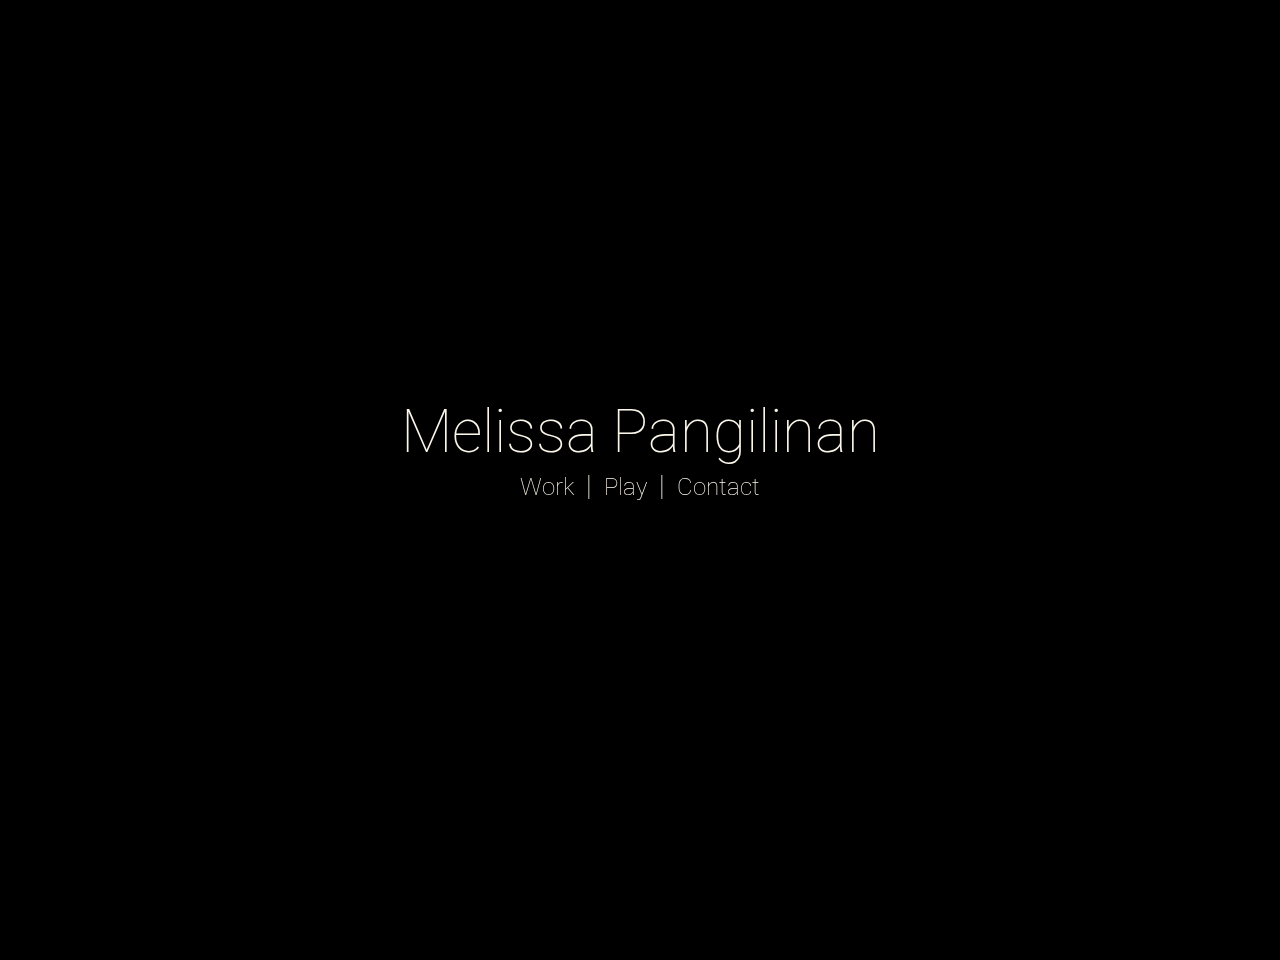
==== commit 9dcbb746: "deleted image hack" ====
--- a/index.html
+++ b/index.html
@@ -11,7 +11,6 @@
 
 </head>
 <body>
-  <img id="background" src="assets/images/night-sky.png" alt="">
   <div id="twinkle-id"></div>
 
 
